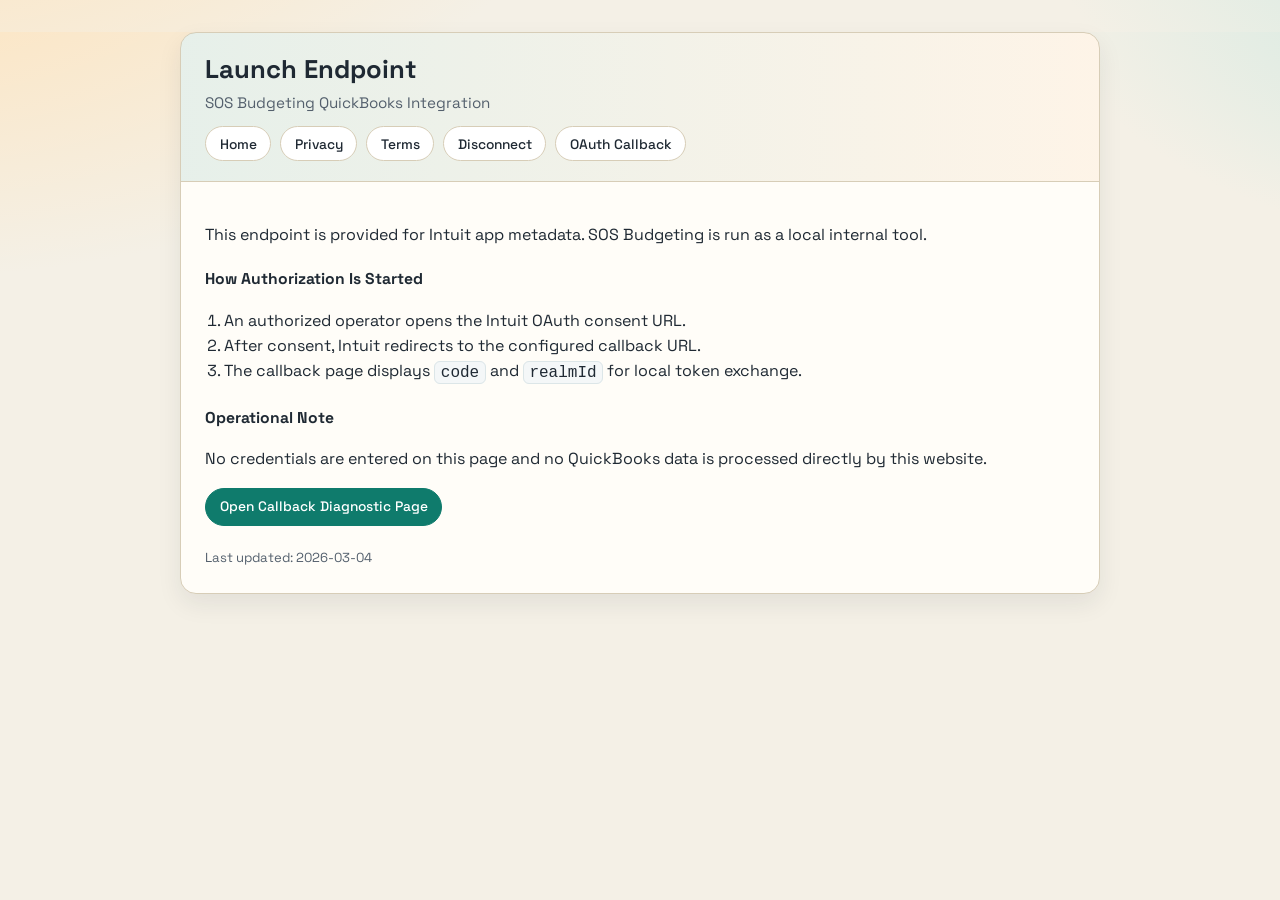
==== site/launch.html @ 8bf59f6e "Add GitHub Pages compliance site for Intuit app setup" ====
<!doctype html>
<html lang="en">
  <head>
    <meta charset="utf-8" />
    <meta name="viewport" content="width=device-width, initial-scale=1" />
    <title>Launch | SOS Budgeting</title>
    <link rel="stylesheet" href="./assets/style.css" />
  </head>
  <body>
    <main>
      <section class="card">
        <div class="header">
          <h1>Launch Endpoint</h1>
          <p>SOS Budgeting QuickBooks Integration</p>
          <div class="nav">
            <a href="./index.html">Home</a>
            <a href="./privacy.html">Privacy</a>
            <a href="./terms.html">Terms</a>
            <a href="./disconnect.html">Disconnect</a>
            <a href="./oauth-callback.html">OAuth Callback</a>
          </div>
        </div>
        <div class="content">
          <p>
            This endpoint is provided for Intuit app metadata. SOS Budgeting is run as a local internal tool.
          </p>

          <h3>How Authorization Is Started</h3>
          <ol>
            <li>An authorized operator opens the Intuit OAuth consent URL.</li>
            <li>After consent, Intuit redirects to the configured callback URL.</li>
            <li>The callback page displays <code>code</code> and <code>realmId</code> for local token exchange.</li>
          </ol>

          <h3>Operational Note</h3>
          <p>
            No credentials are entered on this page and no QuickBooks data is processed directly by this website.
          </p>

          <p>
            <a class="button primary" href="./oauth-callback.html">Open Callback Diagnostic Page</a>
          </p>

          <div class="footer">Last updated: 2026-03-04</div>
        </div>
      </section>
    </main>
  </body>
</html>
---- site/assets/style.css ----
@import url('https://fonts.googleapis.com/css2?family=Space+Grotesk:wght@400;500;700&display=swap');

:root {
  --bg: #f4f0e6;
  --ink: #1f2933;
  --muted: #54606d;
  --brand: #0f7b6c;
  --brand-2: #f08a24;
  --card: #fffdf8;
  --edge: #d7cdb7;
  --success: #0b6e4f;
}

* {
  box-sizing: border-box;
}

html,
body {
  margin: 0;
  padding: 0;
  min-height: 100%;
  font-family: 'Space Grotesk', sans-serif;
  color: var(--ink);
  background:
    radial-gradient(1200px 600px at -10% -20%, #ffe2b8 0%, transparent 60%),
    radial-gradient(900px 500px at 120% -10%, #cbe8e1 0%, transparent 55%),
    var(--bg);
}

main {
  width: min(920px, 100% - 2rem);
  margin: 2rem auto 3rem;
}

.card {
  background: var(--card);
  border: 1px solid var(--edge);
  border-radius: 16px;
  box-shadow: 0 10px 24px rgba(31, 41, 51, 0.08);
  overflow: hidden;
}

.header {
  padding: 1.25rem 1.5rem;
  border-bottom: 1px solid var(--edge);
  background: linear-gradient(90deg, rgba(15, 123, 108, 0.1), rgba(240, 138, 36, 0.08));
}

.header h1 {
  margin: 0;
  font-size: clamp(1.15rem, 2.2vw, 1.6rem);
}

.header p {
  margin: 0.5rem 0 0;
  color: var(--muted);
  font-size: 0.95rem;
}

.content {
  padding: 1.5rem;
  line-height: 1.58;
}

.muted {
  color: var(--muted);
}

.nav {
  display: flex;
  flex-wrap: wrap;
  gap: 0.55rem;
  margin-top: 0.9rem;
}

.nav a,
.button {
  display: inline-block;
  text-decoration: none;
  color: var(--ink);
  border: 1px solid var(--edge);
  border-radius: 999px;
  padding: 0.45rem 0.85rem;
  font-size: 0.86rem;
  font-weight: 500;
  background: #fff;
}

.nav a:hover,
.button:hover {
  border-color: var(--brand);
}

.button.primary {
  color: #fff;
  background: var(--brand);
  border-color: var(--brand);
}

.button.primary:hover {
  filter: brightness(0.95);
}

h2 {
  margin-top: 0;
  font-size: 1.1rem;
}

h3 {
  margin-bottom: 0.4rem;
  margin-top: 1.25rem;
  font-size: 0.98rem;
}

code,
pre {
  font-family: 'Courier New', monospace;
  background: #f4f7f8;
  border: 1px solid #dce6e8;
}

code {
  padding: 0.1rem 0.35rem;
  border-radius: 6px;
}

pre {
  padding: 0.8rem;
  border-radius: 10px;
  overflow-x: auto;
}

ul,
ol {
  padding-left: 1.2rem;
}

.grid {
  display: grid;
  grid-template-columns: 1fr;
  gap: 1rem;
}

@media (min-width: 760px) {
  .grid.two {
    grid-template-columns: 1fr 1fr;
  }
}

.badge {
  display: inline-block;
  font-size: 0.75rem;
  font-weight: 700;
  letter-spacing: 0.03em;
  color: var(--success);
  background: #d8f4e7;
  border: 1px solid #a7dbc2;
  border-radius: 999px;
  padding: 0.2rem 0.55rem;
}

.panel {
  border: 1px solid var(--edge);
  border-radius: 12px;
  padding: 0.85rem;
  background: #fff;
}

.kv {
  width: 100%;
  border-collapse: collapse;
}

.kv td {
  border-bottom: 1px solid #ece4d3;
  padding: 0.52rem 0.2rem;
  vertical-align: top;
}

.kv td:first-child {
  color: var(--muted);
  width: 220px;
}

.footer {
  margin-top: 1.4rem;
  font-size: 0.82rem;
  color: var(--muted);
}
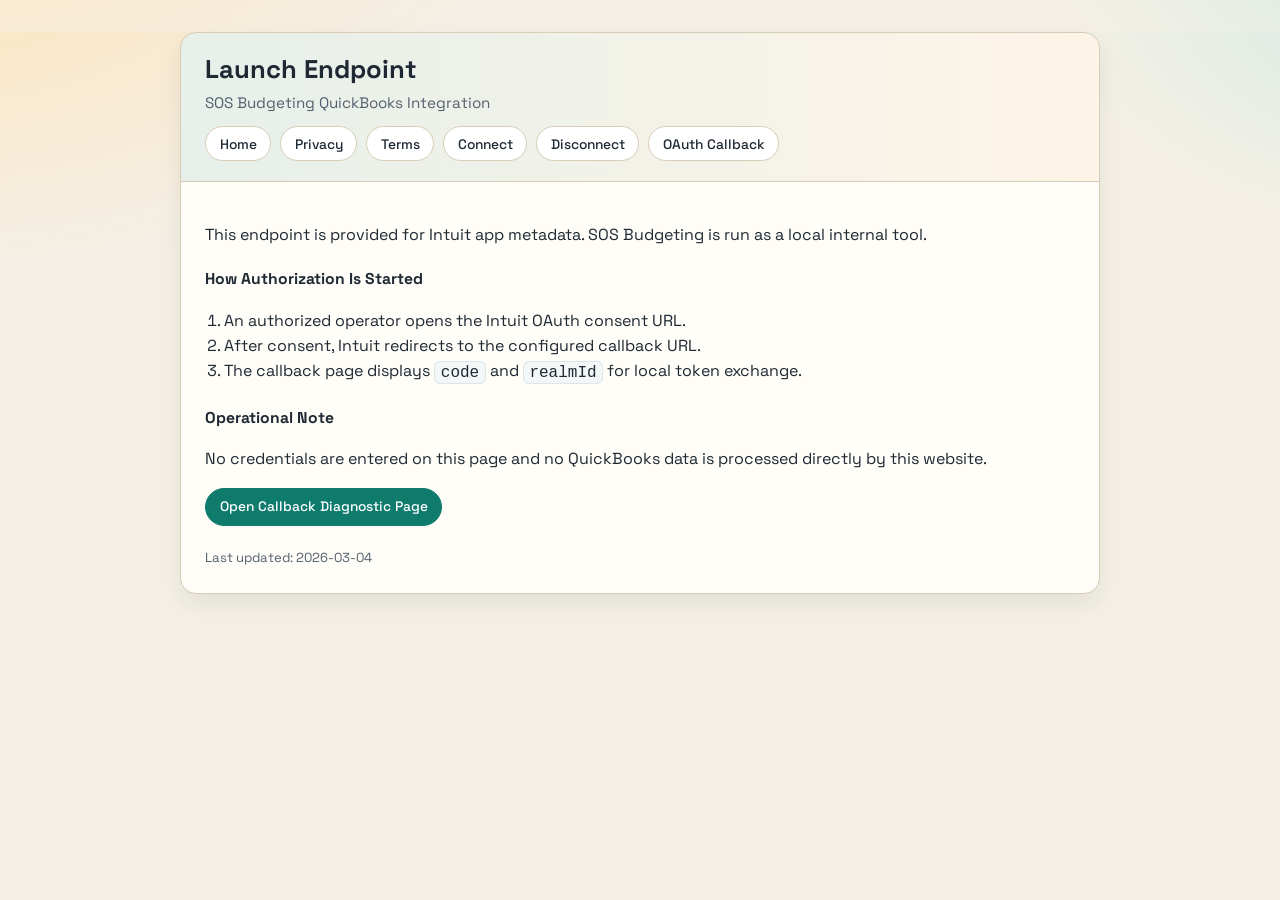
==== commit b47ce02e: "Add dedicated Intuit connect endpoint page" ====
--- a/site/launch.html
+++ b/site/launch.html
@@ -16,6 +16,7 @@
             <a href="./index.html">Home</a>
             <a href="./privacy.html">Privacy</a>
             <a href="./terms.html">Terms</a>
+            <a href="./connect.html">Connect</a>
             <a href="./disconnect.html">Disconnect</a>
             <a href="./oauth-callback.html">OAuth Callback</a>
           </div>
